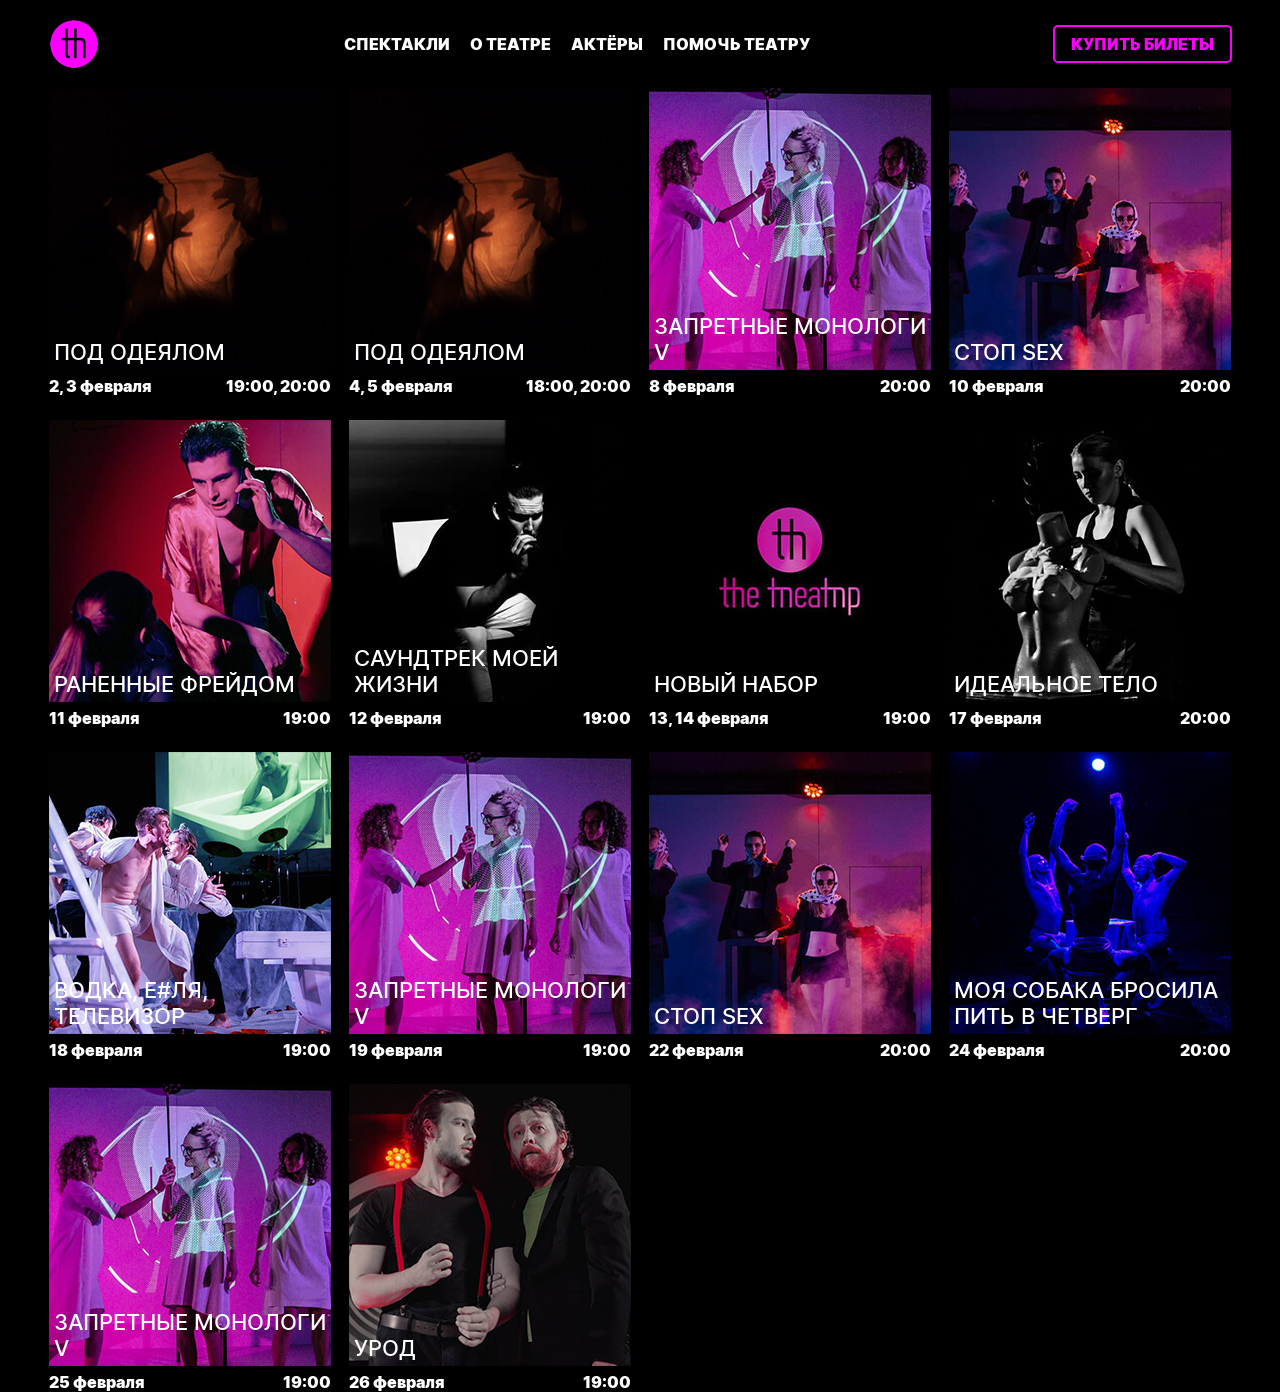
==== index.html @ 07af4111 "Добавил Афишу на месяц" ====
<!DOCTYPE html>
<html lang="ru">

<head>
  <meta charset="UTF-8">
  <meta http-equiv="X-UA-Compatible" content="IE=edge">
  <meta name="viewport" content="width=device-width, initial-scale=1.0">
  <title>theteatr</title>
  <link rel="stylesheet" href="./pages/index.css">
</head>

<body class="root">
  <header class="header">
    <img class="logo logo_place_header" src="./images/logo/logo.png" alt="Логотип">
    <nav class="header__links">
      <a href="#" class="header__link-item">спектакли</a>
      <a href="#" class="header__link-item">о театре</a>
      <a href="#" class="header__link-item">актёры</a>
      <a href="#" class="header__link-item">помочь театру</a>
    </nav>
    <a class="button button_place_header" href="#">купить билеты</a>
    <div class="hamburger">
      <span class="hamburger__button"></span>
    </div>
  </header>
  <main class="content">
    <section class="afisha">
      <!-- <article class="afisha__item">
        <h2 class="afisha__title">идеальное тело</h2>
        <p class="afisha__date">17 февраля</p>
        <p class="afisha__time">20:00</p>
      </article> -->
      <template class="afisha-template">
        <article class="afisha__item">
          <h2 class="afisha__title"></h2>
          <p class="afisha__date"></p>
          <p class="afisha__time"></p>
        </article>
      </template>
    </section>
    <div class="mobile-menu">
      <img src="./images/logo/logo_black.png" alt="Логотип" class="logo logo_place_mobile-menu">
      <nav class="mobile-menu__links">
        <a href="#" class="mobile-menu__link-item">спектакли</a>
        <a href="#" class="mobile-menu__link-item">о театре</a>
        <a href="#" class="mobile-menu__link-item">актёры</a>
        <a href="#" class="mobile-menu__link-item">помочь театру</a>
      </nav>
      <div class="mobile-menu__social">
        <a href="https://vk.com/the_teatr_ufa" target="_blank" class="mobile-menu__social-link">
          <img src="./images/social/vk.svg" alt="VK" class="mobile-menu__social-icon">
        </a>
        <a href="https://instagram.com/the_teatr_ufa/" target="_blank" class="mobile-menu__social-link">
          <img src="./images/social/instagram.svg" alt="Instagram" class="mobile-menu__social-icon">
        </a>
      </div>
    </div>
  </main>
  <footer class="footer">

  </footer>
  <script src="./scripts/index.js"></script>
</body>

</html>
---- pages/index.css ----
@import url(../vendor/normalize.css);
@import url(../vendor/fonts.css);
@import url(../blocks/root.css);

@import url(../blocks/header/header.css);
@import url(../blocks/header/__links/header__links.css);
@import url(../blocks/header/__link-item/header__link-item.css);

@import url(../blocks/logo/logo.css);
@import url(../blocks/logo/_place/logo_place_header.css);
@import url(../blocks/logo/_place/logo_place_mobile-menu.css);
@import url(../blocks/logo/_place/logo_place_footer.css);

@import url(../blocks/button/button.css);
@import url(../blocks/button/_place/button_place_header.css);

@import url(../blocks/hamburger/hamburger.css);
@import url(../blocks/hamburger/__button/hamburger__button.css);
@import url(../blocks/hamburger/_opened/hamburger_opened.css);

@import url(../blocks/mobile-menu/mobile-menu.css);
@import url(../blocks/mobile-menu/__links/mobile-menu__links.css);
@import url(../blocks/mobile-menu/__link-item/mobile-menu__link-item.css);
@import url(../blocks/mobile-menu/_opened/mobile-menu_opened.css);

@import url(../blocks/afisha/afisha.css);
@import url(../blocks/afisha/__item/afisha__item.css);
@import url(../blocks/afisha/__title/afisha__title.css);
@import url(../blocks/afisha/__date/afisha__date.css);
@import url(../blocks/afisha/__time/afisha__time.css);
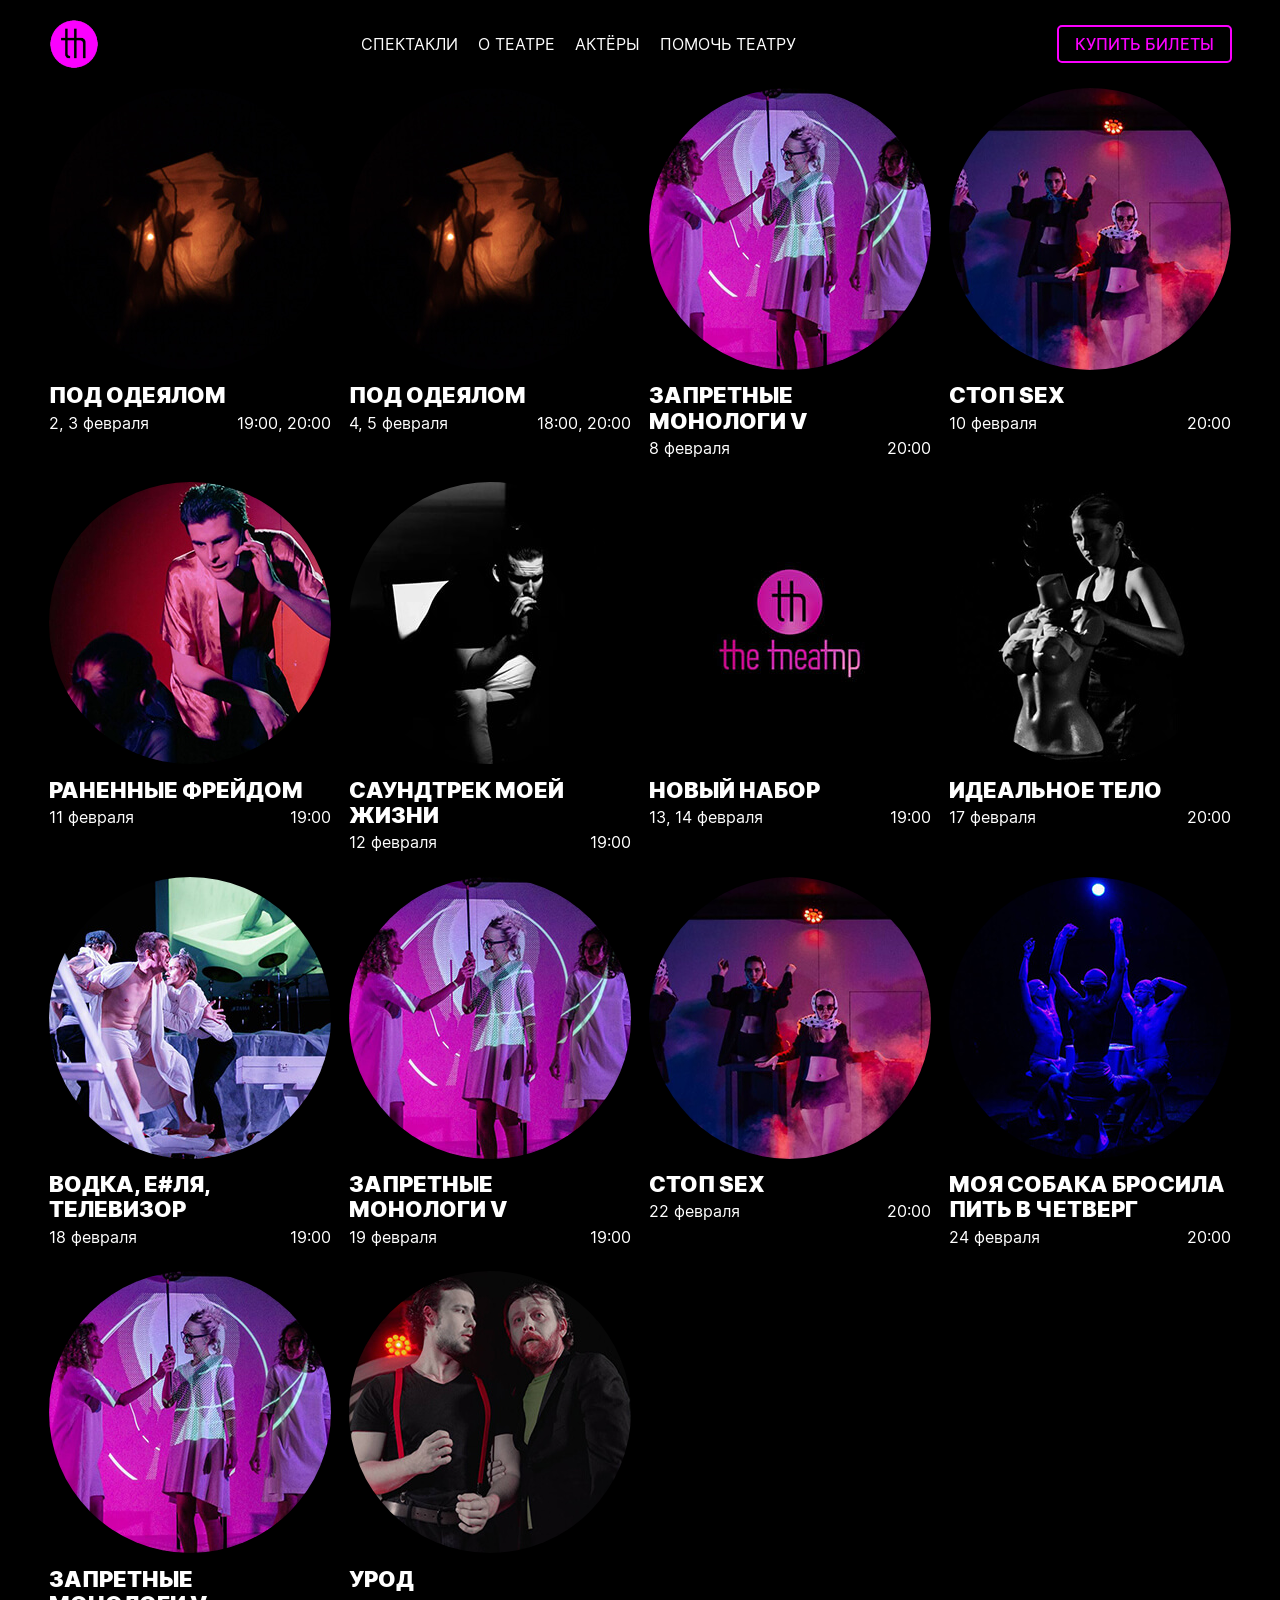
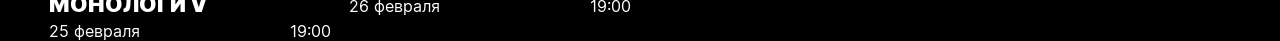
==== commit 73cf5192: "Добавил попап при клике на афишу. Внёс правки в стили" ====
--- a/index.html
+++ b/index.html
@@ -32,9 +32,12 @@
       </article> -->
       <template class="afisha-template">
         <article class="afisha__item">
+          <img class="afisha__image">
           <h2 class="afisha__title"></h2>
-          <p class="afisha__date"></p>
-          <p class="afisha__time"></p>
+          <div class="afisha__subtitle">
+            <p class="afisha__date"></p>
+            <p class="afisha__time"></p>
+          </div>
         </article>
       </template>
     </section>
@@ -55,6 +58,21 @@
         </a>
       </div>
     </div>
+    <div class="popup popup_type_afisha">
+      <div class="popup__container">
+        <button type="button" class="popup__close-button"></button>
+        <h3 class="popup__title">Под одеялом</h3>
+        <p class="popup__span-accent">Жанр: <span class="popup__genre"></span></p>
+        <p class="popup__span-accent">Режиссёр: <span class="popup__director"></span></p>
+        <p class="popup__span-accent">Автор: <span class="popup__author"></span></p>
+        <p class="popup__span-accent">Актёры: <span class="popup__actors"></span></p>
+        <p class="popup__span-accent">Продолжительность: <span class="popup__duration"></span></p>
+        <p class="popup__description"></p>
+        <div class="popup__images">
+        </div>
+        <a href="#" class="button button_place_afisha">купить билеты</a>
+      </div>
+    </div>
   </main>
   <footer class="footer">
 
@@ -62,4 +80,4 @@
   <script src="./scripts/index.js"></script>
 </body>
 
-</html>
+</html>
--- a/pages/index.css
+++ b/pages/index.css
@@ -1,6 +1,7 @@
 @import url(../vendor/normalize.css);
 @import url(../vendor/fonts.css);
 @import url(../blocks/root.css);
+@import url(../blocks/overflow/overflow.css);
 
 @import url(../blocks/header/header.css);
 @import url(../blocks/header/__links/header__links.css);
@@ -13,6 +14,7 @@
 
 @import url(../blocks/button/button.css);
 @import url(../blocks/button/_place/button_place_header.css);
+@import url(../blocks/button/_place/button_place_afisha.css);
 
 @import url(../blocks/hamburger/hamburger.css);
 @import url(../blocks/hamburger/__button/hamburger__button.css);
@@ -25,6 +27,24 @@
 
 @import url(../blocks/afisha/afisha.css);
 @import url(../blocks/afisha/__item/afisha__item.css);
+@import url(../blocks/afisha/__image/afisha__image.css);
 @import url(../blocks/afisha/__title/afisha__title.css);
+@import url(../blocks/afisha/__subtitle/afisha__subtitle.css);
 @import url(../blocks/afisha/__date/afisha__date.css);
 @import url(../blocks/afisha/__time/afisha__time.css);
+
+@import url(../blocks/popup/popup.css);
+@import url(../blocks/popup/_type/popup_type_afisha.css);
+@import url(../blocks/popup/__container/popup__container.css);
+@import url(../blocks/popup/__close-button/popup__close-button.css);
+@import url(../blocks/popup/__span-accent/popup__span-accent.css);
+@import url(../blocks/popup/__title/popup__title.css);
+@import url(../blocks/popup/__genre/popup__genre.css);
+@import url(../blocks/popup/__director/popup__director.css);
+@import url(../blocks/popup/__author/popup__author.css);
+@import url(../blocks/popup/__actors/popup__actors.css);
+@import url(../blocks/popup/__duration/popup__duration.css);
+@import url(../blocks/popup/__description/popup__description.css);
+@import url(../blocks/popup/__images/popup__images.css);
+@import url(../blocks/popup/__image-item/popup__image-item.css);
+@import url(../blocks/popup/_opened/popup_opened.css);
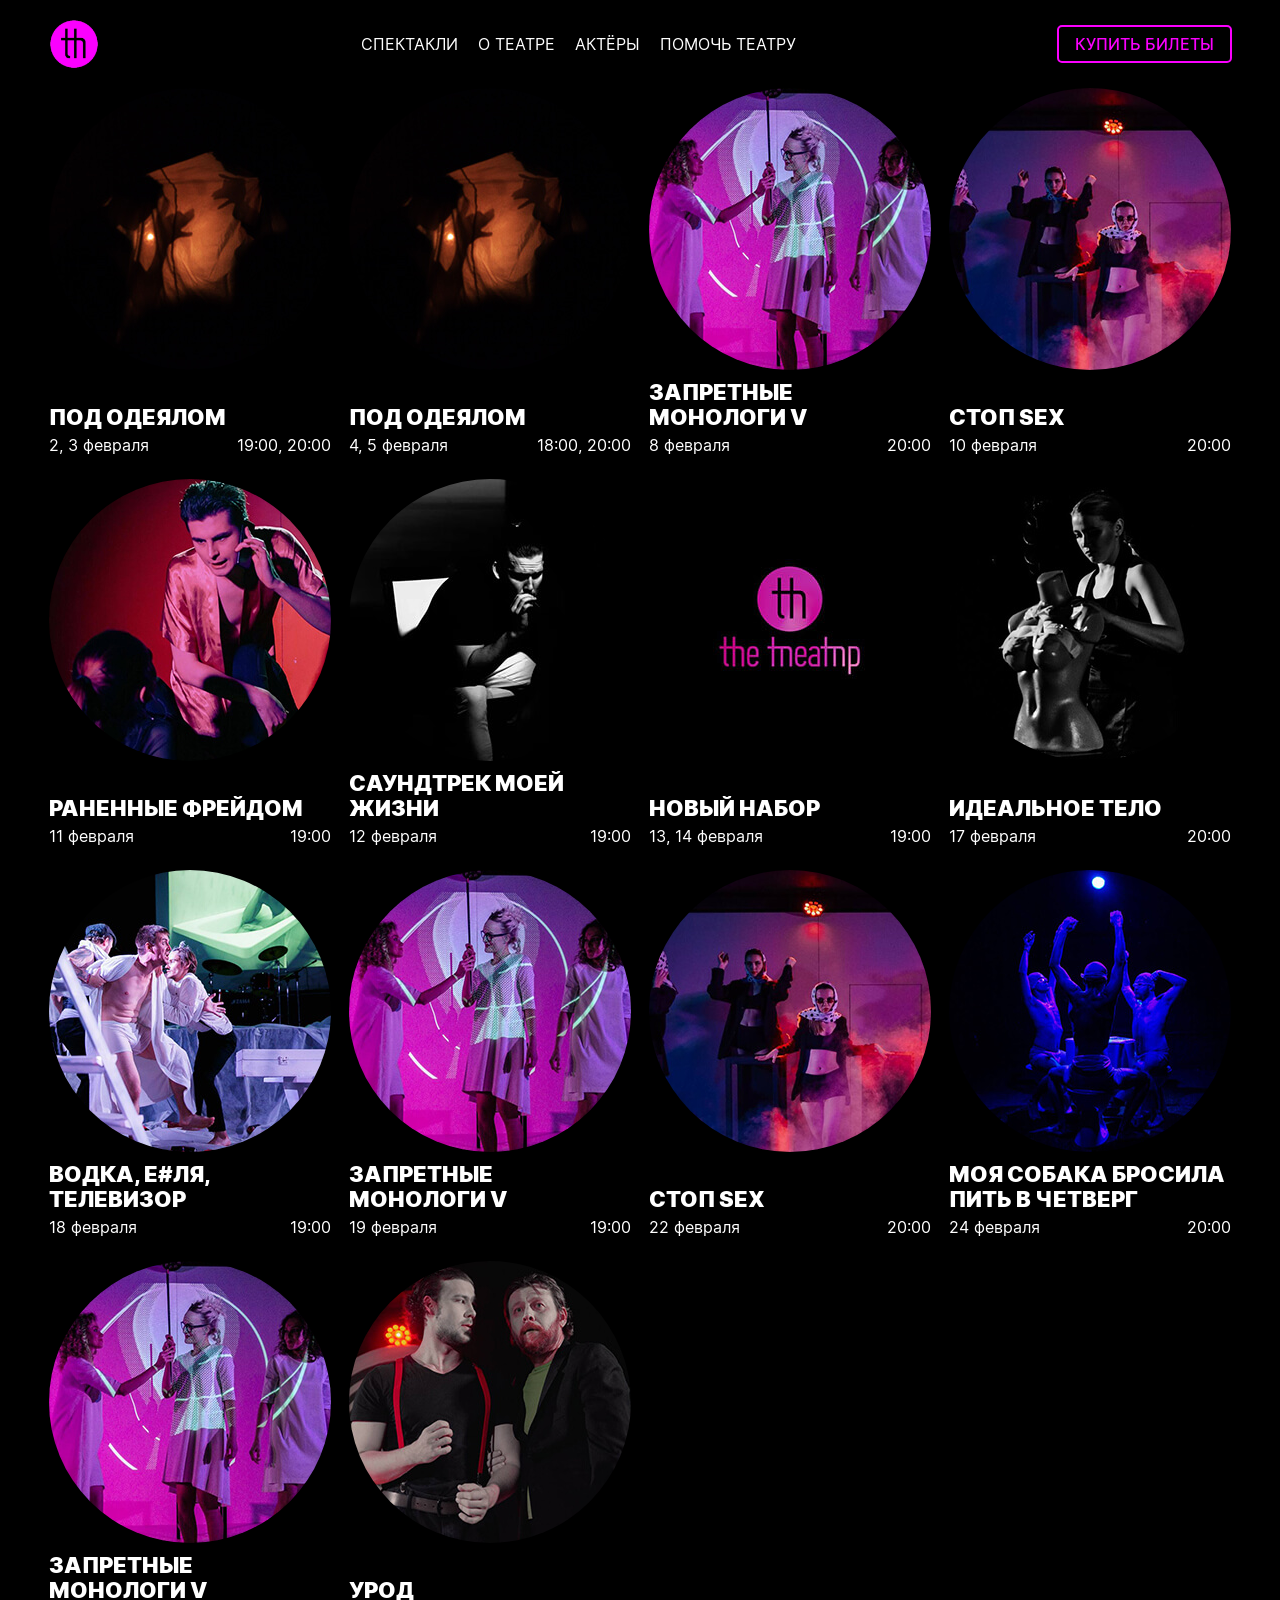
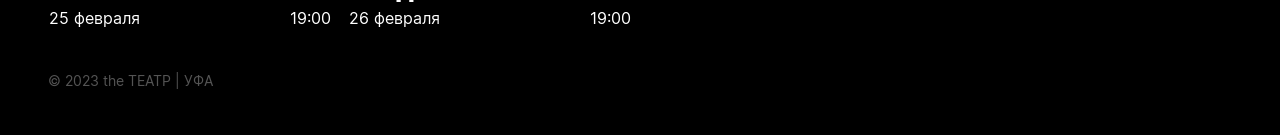
==== commit ca332c72: "Добавил функционал открытия картинок в Афишах. Футер" ====
--- a/index.html
+++ b/index.html
@@ -18,18 +18,13 @@
       <a href="#" class="header__link-item">актёры</a>
       <a href="#" class="header__link-item">помочь театру</a>
     </nav>
-    <a class="button button_place_header" href="#">купить билеты</a>
+    <a class="button button_place_header" href="https://wa.me/79273481834" target="_blank">купить билеты</a>
     <div class="hamburger">
       <span class="hamburger__button"></span>
     </div>
   </header>
   <main class="content">
     <section class="afisha">
-      <!-- <article class="afisha__item">
-        <h2 class="afisha__title">идеальное тело</h2>
-        <p class="afisha__date">17 февраля</p>
-        <p class="afisha__time">20:00</p>
-      </article> -->
       <template class="afisha-template">
         <article class="afisha__item">
           <img class="afisha__image">
@@ -70,12 +65,20 @@
         <p class="popup__description"></p>
         <div class="popup__images">
         </div>
-        <a href="#" class="button button_place_afisha">купить билеты</a>
+        <a href="https://wa.me/79273481834" target="_blank" class="button button_place_afisha">купить билеты</a>
+      </div>
+    </div>
+    <div class="popup popup_type_image">
+      <div class="popup__container popup__container_type_image">
+        <button type="button" class="popup__close-button opacity"></button>
+        <img class="popup__image" src="./images/afisha/afisha-blanket.jpg">
+        <p class="popup__image-description"></p>
       </div>
     </div>
   </main>
   <footer class="footer">
-
+    <!-- <img src="./images/logo/logo.png" alt="Логотип" class="logo logo_place_footer"> -->
+    <p class="footer__copyright">&#169; 2023 the ТЕАТР | УФА</p>
   </footer>
   <script src="./scripts/index.js"></script>
 </body>
--- a/pages/index.css
+++ b/pages/index.css
@@ -2,6 +2,7 @@
 @import url(../vendor/fonts.css);
 @import url(../blocks/root.css);
 @import url(../blocks/overflow/overflow.css);
+@import url(../blocks/opacity/opacity.css);
 
 @import url(../blocks/header/header.css);
 @import url(../blocks/header/__links/header__links.css);
@@ -23,6 +24,8 @@
 @import url(../blocks/mobile-menu/mobile-menu.css);
 @import url(../blocks/mobile-menu/__links/mobile-menu__links.css);
 @import url(../blocks/mobile-menu/__link-item/mobile-menu__link-item.css);
+@import url(../blocks/mobile-menu/__social/mobile-menu__social.css);
+@import url(../blocks/mobile-menu/__social-link/mobile-menu__social-link.css);
 @import url(../blocks/mobile-menu/_opened/mobile-menu_opened.css);
 
 @import url(../blocks/afisha/afisha.css);
@@ -35,7 +38,11 @@
 
 @import url(../blocks/popup/popup.css);
 @import url(../blocks/popup/_type/popup_type_afisha.css);
+@import url(../blocks/popup/_type/popup_type_image.css);
 @import url(../blocks/popup/__container/popup__container.css);
+@import url(../blocks/popup/__container/_type/popup__container_type_image.css);
+@import url(../blocks/popup/__image/popup__image.css);
+@import url(../blocks/popup/__image-description/popup__image-description.css);
 @import url(../blocks/popup/__close-button/popup__close-button.css);
 @import url(../blocks/popup/__span-accent/popup__span-accent.css);
 @import url(../blocks/popup/__title/popup__title.css);
@@ -47,4 +54,7 @@
 @import url(../blocks/popup/__description/popup__description.css);
 @import url(../blocks/popup/__images/popup__images.css);
 @import url(../blocks/popup/__image-item/popup__image-item.css);
-@import url(../blocks/popup/_opened/popup_opened.css);+@import url(../blocks/popup/_opened/popup_opened.css);
+
+@import url(../blocks/footer/footer.css);
+@import url(../blocks/footer/__copyright/footer__copyright.css);
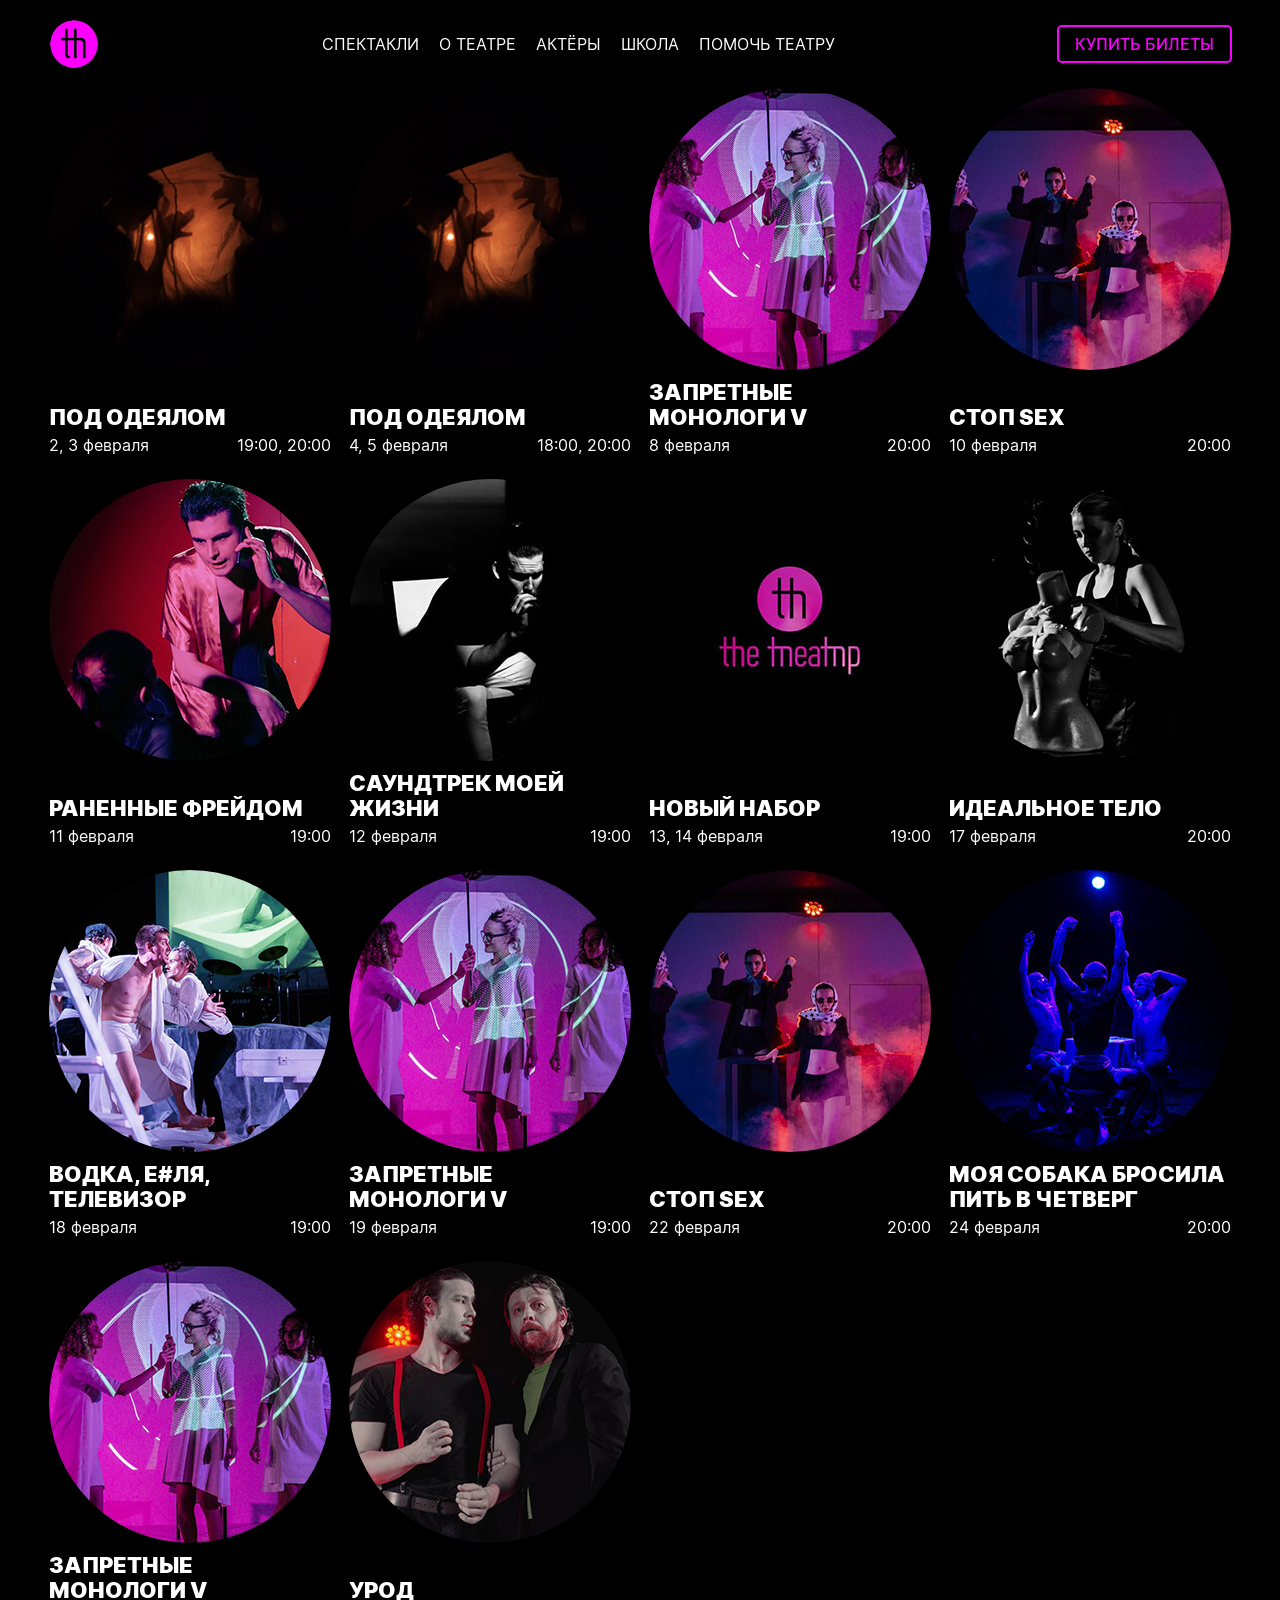
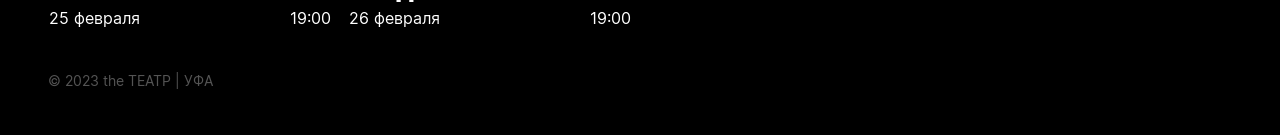
==== commit c4300c0b: "Внёс поправки на страницу о театре" ====
--- a/index.html
+++ b/index.html
@@ -13,12 +13,13 @@
   <header class="header">
     <img class="logo logo_place_header" src="./images/logo/logo.png" alt="Логотип">
     <nav class="header__links">
-      <a href="#" class="header__link-item">спектакли</a>
-      <a href="#" class="header__link-item">о театре</a>
-      <a href="#" class="header__link-item">актёры</a>
-      <a href="#" class="header__link-item">помочь театру</a>
+      <a href="spectacles.html" class="header__link-item">спектакли</a>
+      <a href="./about.html" class="header__link-item">о театре</a>
+      <a href="./actors.html" class="header__link-item">актёры</a>
+      <a href="./school.html" class="header__link-item">школа</a>
+      <a href="./help.html" class="header__link-item">помочь театру</a>
     </nav>
-    <a class="button button_place_header" href="https://wa.me/79273481834" target="_blank">купить билеты</a>
+    <a class="button button_place_header" href="https://the-teatr.timepad.ru/events/" target="_blank">купить билеты</a>
     <div class="hamburger">
       <span class="hamburger__button"></span>
     </div>
@@ -39,10 +40,11 @@
     <div class="mobile-menu">
       <img src="./images/logo/logo_black.png" alt="Логотип" class="logo logo_place_mobile-menu">
       <nav class="mobile-menu__links">
-        <a href="#" class="mobile-menu__link-item">спектакли</a>
-        <a href="#" class="mobile-menu__link-item">о театре</a>
-        <a href="#" class="mobile-menu__link-item">актёры</a>
-        <a href="#" class="mobile-menu__link-item">помочь театру</a>
+        <a href="./spectacles.html" class="mobile-menu__link-item">спектакли</a>
+        <a href="./about" class="mobile-menu__link-item">о театре</a>
+        <a href="./actors.html" class="mobile-menu__link-item">актёры</a>
+        <a href="./school.html" class="mobile-menu__link-item">школа</a>
+        <a href="./help.html" class="mobile-menu__link-item">помочь театру</a>
       </nav>
       <div class="mobile-menu__social">
         <a href="https://vk.com/the_teatr_ufa" target="_blank" class="mobile-menu__social-link">
@@ -65,12 +67,13 @@
         <p class="popup__description"></p>
         <div class="popup__images">
         </div>
-        <a href="https://wa.me/79273481834" target="_blank" class="button button_place_afisha">купить билеты</a>
+        <a href="https://the-teatr.timepad.ru/events/" target="_blank" class="button button_place_afisha">купить
+          билеты</a>
       </div>
     </div>
     <div class="popup popup_type_image">
       <div class="popup__container popup__container_type_image">
-        <button type="button" class="popup__close-button opacity"></button>
+        <button type="button" class="popup__close-button popup__close-button_place_image opacity"></button>
         <img class="popup__image" src="./images/afisha/afisha-blanket.jpg">
         <p class="popup__image-description"></p>
       </div>
@@ -81,6 +84,8 @@
     <p class="footer__copyright">&#169; 2023 the ТЕАТР | УФА</p>
   </footer>
   <script src="./scripts/index.js"></script>
+  <script src="./scripts/mobile-menu.js"></script>
+  <script src="./scripts/popup.js"></script>
 </body>
 
-</html>+</html>
--- a/pages/index.css
+++ b/pages/index.css
@@ -44,6 +44,7 @@
 @import url(../blocks/popup/__image/popup__image.css);
 @import url(../blocks/popup/__image-description/popup__image-description.css);
 @import url(../blocks/popup/__close-button/popup__close-button.css);
+@import url(../blocks/popup/__close-button/_place/popup__close-button_place_image.css);
 @import url(../blocks/popup/__span-accent/popup__span-accent.css);
 @import url(../blocks/popup/__title/popup__title.css);
 @import url(../blocks/popup/__genre/popup__genre.css);
